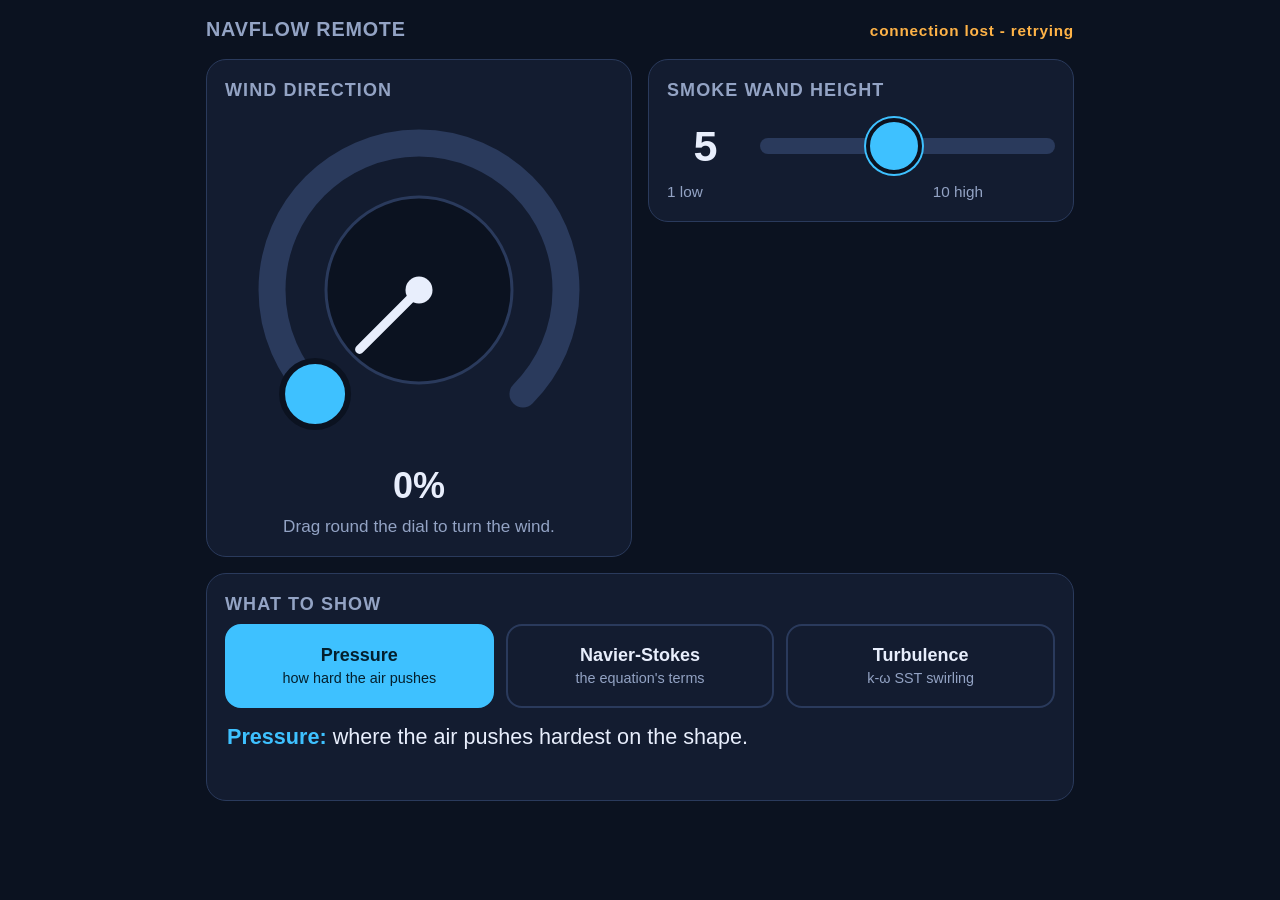
==== app/remote/index.html @ 43378616 "feat: iPad remote over local HTTP Co-Authored-By: Claude Sonnet 5.5 <noreply@anthropic.com>" ====
<!doctype html>
<html lang="en">
<head>
<meta charset="utf-8">
<meta name="viewport" content="width=device-width, initial-scale=1, maximum-scale=1, user-scalable=no, viewport-fit=cover">
<meta name="apple-mobile-web-app-capable" content="yes">
<meta name="theme-color" content="#0b1220">
<title>NavFlow Remote</title>
<style>
  :root {
    --bg: #0b1220; --panel: #131c30; --line: #2a3a5c; --text: #e8eefc; --dim: #93a3c4;
    --accent: #3ec1ff; --accent-ink: #04202e; --warn: #ffb347;
  }
  * { box-sizing: border-box; -webkit-tap-highlight-color: transparent; }
  html, body { margin: 0; height: 100%; background: var(--bg); color: var(--text);
    font: 18px/1.35 -apple-system, BlinkMacSystemFont, "Segoe UI", Roboto, sans-serif;
    -webkit-user-select: none; user-select: none; -webkit-touch-callout: none;
    overscroll-behavior: none; touch-action: manipulation; }
  main { max-width: 900px; margin: 0 auto; padding: 16px 16px calc(16px + env(safe-area-inset-bottom));
    display: grid; gap: 16px; }
  h1 { margin: 0; font-size: 1.1rem; letter-spacing: .04em; color: var(--dim); font-weight: 600;
    display: flex; justify-content: space-between; align-items: baseline; }
  #status { font-size: .85rem; color: var(--dim); }
  #status.bad { color: var(--warn); }
  section { background: var(--panel); border: 1px solid var(--line); border-radius: 20px; padding: 18px; }
  h2 { margin: 0 0 8px; font-size: 1rem; color: var(--dim); font-weight: 600; text-transform: uppercase; letter-spacing: .06em; }
  .hint { margin: 4px 0 0; color: var(--dim); font-size: .95rem; }

  /* wind-direction dial */
  #dial-wrap { display: flex; flex-direction: column; align-items: center; }
  #dial { width: min(78vw, 360px); height: auto; touch-action: none; cursor: grab; display: block; }
  #dial-readout { font-size: 2rem; font-weight: 700; font-variant-numeric: tabular-nums; margin-top: -8px; }

  /* smoke-wand slider */
  #wand-row { display: flex; align-items: center; gap: 16px; }
  #wand-num { min-width: 3.2ch; text-align: center; font-size: 2.4rem; font-weight: 700; font-variant-numeric: tabular-nums; }
  input[type=range] { -webkit-appearance: none; appearance: none; flex: 1; height: 72px; background: transparent; margin: 0; touch-action: none; }
  input[type=range]::-webkit-slider-runnable-track { height: 16px; border-radius: 8px; background: var(--line); }
  input[type=range]::-moz-range-track { height: 16px; border-radius: 8px; background: var(--line); }
  input[type=range]::-webkit-slider-thumb { -webkit-appearance: none; width: 56px; height: 56px; margin-top: -20px;
    border-radius: 50%; background: var(--accent); border: 4px solid var(--bg); box-shadow: 0 0 0 2px var(--accent); }
  input[type=range]::-moz-range-thumb { width: 48px; height: 48px; border-radius: 50%; background: var(--accent); border: 4px solid var(--bg); }
  .ends { display: flex; justify-content: space-between; color: var(--dim); font-size: .85rem; margin: 0 72px 0 0; }

  /* view buttons */
  #views { display: grid; grid-template-columns: repeat(3, 1fr); gap: 12px; }
  .view { min-height: 84px; border-radius: 16px; border: 2px solid var(--line); background: transparent; color: var(--text);
    font: inherit; font-weight: 600; padding: 10px 6px; line-height: 1.2; }
  .view small { display: block; font-weight: 400; color: var(--dim); font-size: .8rem; margin-top: 4px; }
  .view[aria-pressed=true] { background: var(--accent); border-color: var(--accent); color: var(--accent-ink); }
  .view[aria-pressed=true] small { color: var(--accent-ink); }
  #seeing { margin: 14px 2px 0; font-size: 1.2rem; min-height: 2.8em; }
  #seeing b { color: var(--accent); }

  @media (min-width: 800px) and (orientation: landscape) {
    main { grid-template-columns: 1fr 1fr; align-items: start; }
    h1, #views-sec { grid-column: 1 / -1; }
  }
  @media (prefers-reduced-motion: no-preference) { .view { transition: background .15s, border-color .15s; } }
</style>
</head>
<body>
<main>
  <h1><span>NAVFLOW REMOTE</span><span id="status">connecting&hellip;</span></h1>

  <section>
    <h2>Wind direction</h2>
    <div id="dial-wrap">
      <svg id="dial" viewBox="0 0 240 240" role="slider" aria-label="Wind direction" aria-valuemin="0" aria-valuemax="100" aria-valuenow="0">
        <path id="track" d="" fill="none" stroke="#2a3a5c" stroke-width="18" stroke-linecap="round"/>
        <path id="fill" d="" fill="none" stroke="#3ec1ff" stroke-width="18" stroke-linecap="round"/>
        <circle cx="120" cy="120" r="62" fill="#0b1220" stroke="#2a3a5c" stroke-width="2"/>
        <g id="needle"><line x1="120" y1="120" x2="120" y2="64" stroke="#e8eefc" stroke-width="6" stroke-linecap="round"/></g>
        <circle id="handle" r="22" fill="#3ec1ff" stroke="#0b1220" stroke-width="4"/>
        <circle cx="120" cy="120" r="9" fill="#e8eefc"/>
      </svg>
      <div id="dial-readout">0%</div>
      <p class="hint">Drag round the dial to turn the wind.</p>
    </div>
  </section>

  <section>
    <h2>Smoke wand height</h2>
    <div id="wand-row">
      <span id="wand-num">5</span>
      <input id="wand" type="range" min="1" max="10" step="1" value="5" aria-label="Smoke wand height">
    </div>
    <div class="ends"><span>1 low</span><span>10 high</span></div>
  </section>

  <section id="views-sec">
    <h2>What to show</h2>
    <div id="views">
      <button class="view" data-view="0" aria-pressed="false">Pressure<small>how hard the air pushes</small></button>
      <button class="view" data-view="1" aria-pressed="false">Navier-Stokes<small>the equation's terms</small></button>
      <button class="view" data-view="2" aria-pressed="false">Turbulence<small>k-&omega; SST swirling</small></button>
    </div>
    <p id="seeing"></p>
  </section>
</main>

<script>
"use strict";
(function () {
  // What you're seeing, one short line per view (indexes match the controller's view numbers).
  var SEEING = [
    "<b>Pressure:</b> where the air pushes hardest on the shape.",
    "<b>Navier-Stokes:</b> which term of the equation is winning in each part of the flow.",
    "<b>Turbulence:</b> where the k-ω SST model says the air is swirling and mixing."
  ];
  var SEND_INTERVAL_MS = 50;   // at most 20 commands per second per control
  var POLL_MS = 500;
  var HOLD_MS = 800;           // after a touch, ignore polled state so the control does not jump back

  // Dial geometry: a 270-degree sweep, 0 at the top, gap at the bottom.
  // knob = (angle + 135) / 270 is a straight line (IGCSE 0606 linear interpolation).
  var CX = 120, CY = 120, R = 98, MIN_A = -135, MAX_A = 135;

  var $ = function (id) { return document.getElementById(id); };
  var dial = $("dial"), wandEl = $("wand"), statusEl = $("status");
  var knob = 0, dragging = false, wandDragging = false, lastTouch = 0, failures = 0;
  var wandCount = 10;

  function point(deg, r) {
    var a = deg * Math.PI / 180;
    return [CX + r * Math.sin(a), CY - r * Math.cos(a)];
  }
  function arc(fromDeg, toDeg) {
    var p = point(fromDeg, R), q = point(toDeg, R);
    var large = (toDeg - fromDeg) > 180 ? 1 : 0;
    return "M" + p[0].toFixed(2) + " " + p[1].toFixed(2) + " A" + R + " " + R + " 0 " + large + " 1 " + q[0].toFixed(2) + " " + q[1].toFixed(2);
  }
  function drawDial() {
    var a = MIN_A + knob * (MAX_A - MIN_A);
    $("track").setAttribute("d", arc(MIN_A, MAX_A));
    $("fill").setAttribute("d", knob > 0.002 ? arc(MIN_A, a) : "");
    var h = point(a, R);
    $("handle").setAttribute("cx", h[0]); $("handle").setAttribute("cy", h[1]);
    $("needle").setAttribute("transform", "rotate(" + a.toFixed(1) + " " + CX + " " + CY + ")");
    var pct = Math.round(knob * 100);
    $("dial-readout").textContent = pct + "%";
    dial.setAttribute("aria-valuenow", pct);
  }

  // Throttled sender: sends the newest value, at most once per SEND_INTERVAL_MS per kind.
  var senders = {};
  function send(kind, value) {
    var s = senders[kind] || (senders[kind] = { last: 0, timer: null, pending: null });
    s.pending = value;
    var wait = SEND_INTERVAL_MS - (Date.now() - s.last);
    if (wait <= 0) { flush(kind); }
    else if (!s.timer) { s.timer = setTimeout(function () { flush(kind); }, wait); }
  }
  function flush(kind) {
    var s = senders[kind];
    if (s.timer) { clearTimeout(s.timer); s.timer = null; }
    if (s.pending === null) return;
    var value = s.pending; s.pending = null; s.last = Date.now();
    var ctl = new AbortController();
    var t = setTimeout(function () { ctl.abort(); }, 2000);
    fetch("/cmd", { method: "POST", headers: { "Content-Type": "application/json" },
                    body: JSON.stringify({ kind: kind, value: value }), signal: ctl.signal })
      .then(function (r) { if (!r.ok) throw new Error("HTTP " + r.status); setOnline(true); })
      .catch(function () { setOnline(false); })
      .then(function () { clearTimeout(t); });
  }

  function setOnline(ok) {
    failures = ok ? 0 : failures + 1;
    if (ok) { statusEl.textContent = "connected"; statusEl.className = ""; }
    else if (failures >= 2) { statusEl.textContent = "connection lost - retrying"; statusEl.className = "bad"; }
  }

  // ---- dial: pointer events cover finger, Apple Pencil and mouse ----
  function knobFromEvent(e) {
    var rect = dial.getBoundingClientRect();
    var dx = e.clientX - (rect.left + rect.width / 2);
    var dy = e.clientY - (rect.top + rect.height / 2);
    var a = Math.atan2(dx, -dy) * 180 / Math.PI;      // 0 at top, clockwise positive, -180..180
    if (a > MAX_A) a = MAX_A;                         // in the gap: stick to the nearer end
    if (a < MIN_A) a = MIN_A;                         // (lower-left -> 0%, lower-right -> 100%)
    return (a - MIN_A) / (MAX_A - MIN_A);
  }
  function dialMove(e) {
    var k = knobFromEvent(e);
    // Never jump across the gap in one move (e.g. 100% straight to 0%): stay at the end reached.
    if (Math.abs(k - knob) > 0.6) k = knob > 0.5 ? 1 : 0;
    knob = k; drawDial(); send("knob", k);
  }
  dial.addEventListener("pointerdown", function (e) {
    dragging = true; lastTouch = Date.now();
    try { dial.setPointerCapture(e.pointerId); } catch (_) {}
    var k = knobFromEvent(e);
    knob = k; drawDial(); send("knob", k);
    e.preventDefault();
  });
  dial.addEventListener("pointermove", function (e) { if (dragging) { lastTouch = Date.now(); dialMove(e); e.preventDefault(); } });
  function dialEnd() { if (dragging) { dragging = false; lastTouch = Date.now(); flush("knob"); } }
  dial.addEventListener("pointerup", dialEnd);
  dial.addEventListener("pointercancel", dialEnd);
  dial.addEventListener("lostpointercapture", dialEnd);

  // ---- wand slider (1-10 on screen, 0-9 on the wire) ----
  function showWand(n) { $("wand-num").textContent = n; }
  wandEl.addEventListener("input", function () {
    wandDragging = true; lastTouch = Date.now();
    var n = parseInt(wandEl.value, 10);
    showWand(n); send("wand", n - 1);
  });
  wandEl.addEventListener("change", function () { wandDragging = false; lastTouch = Date.now(); flush("wand"); });
  wandEl.addEventListener("pointerup", function () { wandDragging = false; lastTouch = Date.now(); });

  // ---- views ----
  var viewBtns = Array.prototype.slice.call(document.querySelectorAll(".view"));
  function showView(v) {
    viewBtns.forEach(function (b) { b.setAttribute("aria-pressed", String(parseInt(b.dataset.view, 10) === v)); });
    $("seeing").innerHTML = SEEING[v] || "";
  }
  viewBtns.forEach(function (b) {
    b.addEventListener("click", function () {
      var v = parseInt(b.dataset.view, 10);
      lastTouch = Date.now(); showView(v); send("view", v);
    });
  });

  // ---- polling: keep the page in step with the macropad and keyboard ----
  function poll() {
    var idle = !dragging && !wandDragging && Date.now() - lastTouch > HOLD_MS;
    var ctl = new AbortController();
    var t = setTimeout(function () { ctl.abort(); }, 2000);
    fetch("/state", { cache: "no-store", signal: ctl.signal })
      .then(function (r) { if (!r.ok) throw new Error("HTTP " + r.status); return r.json(); })
      .then(function (s) {
        setOnline(true);
        if (!idle) return;
        wandCount = s.wand_count || wandCount;
        wandEl.max = wandCount;
        wandEl.value = s.wand + 1; showWand(s.wand + 1);
        knob = Math.min(1, Math.max(0, s.knob)); drawDial();
        showView(s.view);
      })
      .catch(function () { setOnline(false); })
      .then(function () { clearTimeout(t); setTimeout(poll, POLL_MS); });
  }

  drawDial(); showView(0); showWand(parseInt(wandEl.value, 10));
  poll();
})();
</script>
</body>
</html>
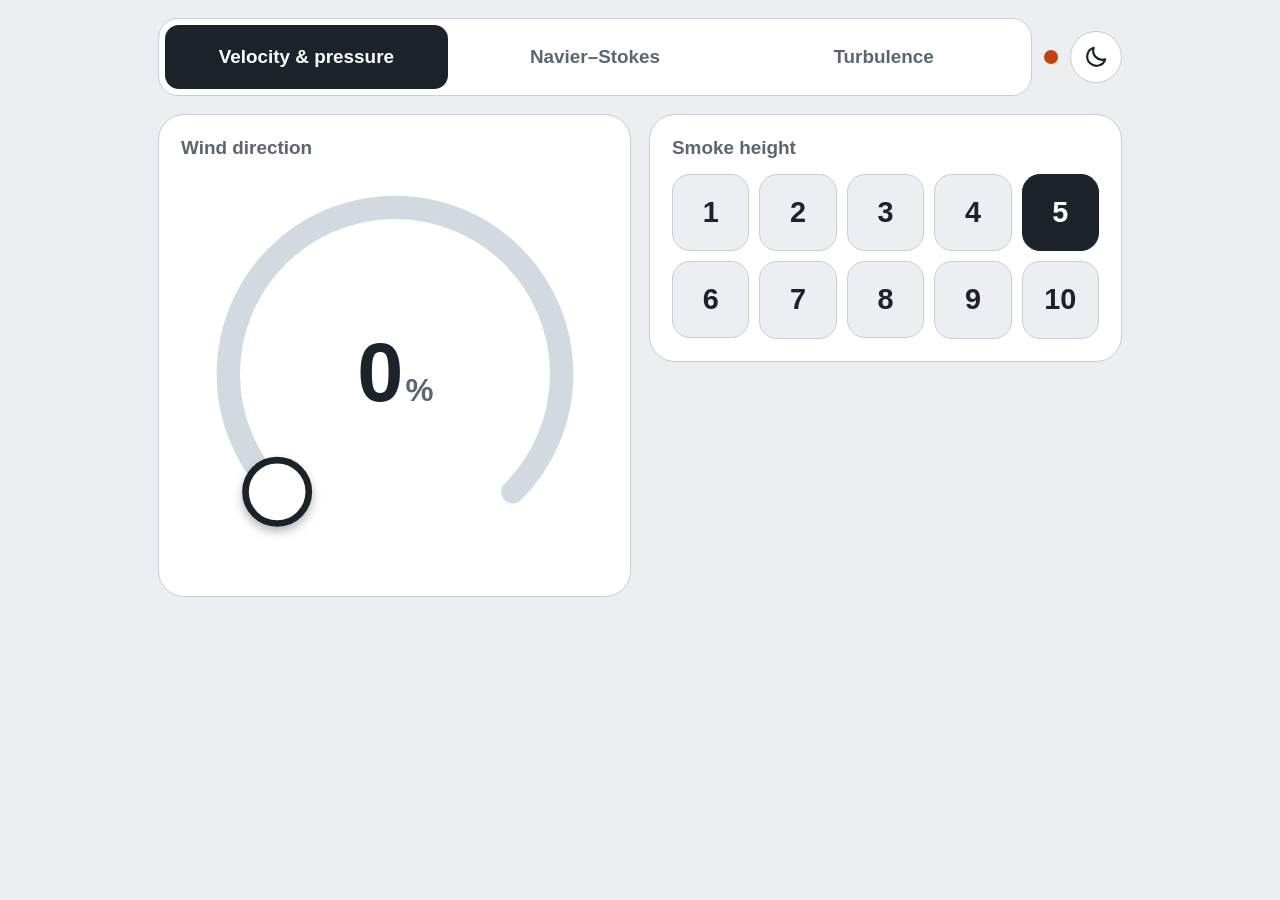
==== commit 412e314d: "feat: tab bar + Navier-Stokes sidebar, dark mode, orbiting camera, PWA remote, ngrok, two-Mac follow" ====
--- a/app/remote/index.html
+++ b/app/remote/index.html
@@ -4,122 +4,140 @@
 <meta charset="utf-8">
 <meta name="viewport" content="width=device-width, initial-scale=1, maximum-scale=1, user-scalable=no, viewport-fit=cover">
 <meta name="apple-mobile-web-app-capable" content="yes">
-<meta name="theme-color" content="#0b1220">
+<meta name="mobile-web-app-capable" content="yes">
+<meta name="apple-mobile-web-app-title" content="NavFlow">
+<meta name="apple-mobile-web-app-status-bar-style" content="default">
+<meta name="color-scheme" content="light">
+<meta name="theme-color" content="#ECEEF1">
+<link rel="manifest" href="/manifest.webmanifest">
+<link rel="apple-touch-icon" href="/icon-180.png">
+<link rel="icon" type="image/png" href="/icon-192.png">
 <title>NavFlow Remote</title>
 <style>
+  /* Same palette and type as the exhibition screens (app/monitor_window.py): light panel, ink, one dark pill. */
   :root {
-    --bg: #0b1220; --panel: #131c30; --line: #2a3a5c; --text: #e8eefc; --dim: #93a3c4;
-    --accent: #3ec1ff; --accent-ink: #04202e; --warn: #ffb347;
+    --bg: #ECEEF1; --card: #FFFFFF; --ink: #1D232B; --on-ink: #FFFFFF; --muted: #5B6573; --rule: #C7CDD5;
+    --track: #D3D9E0; --ok: #16A34A; --warn: #C2410C;
+    --sans: -apple-system, BlinkMacSystemFont, "SF Pro Text", "Helvetica Neue", Arial, sans-serif;
+  }
+  :root[data-theme="dark"] {   /* the dark theme of the screens (app/theme.py) */
+    --bg: #0E1319; --card: #161C24; --ink: #E8EDF3; --on-ink: #10151B; --muted: #97A3B2; --rule: #2B3440;
+    --track: #2A333E; --ok: #4ADE80; --warn: #FB923C;
   }
   * { box-sizing: border-box; -webkit-tap-highlight-color: transparent; }
-  html, body { margin: 0; height: 100%; background: var(--bg); color: var(--text);
-    font: 18px/1.35 -apple-system, BlinkMacSystemFont, "Segoe UI", Roboto, sans-serif;
+  html, body { margin: 0; min-height: 100%; background: var(--bg); color: var(--ink);
+    font: 18px/1.3 var(--sans); -webkit-font-smoothing: antialiased;
     -webkit-user-select: none; user-select: none; -webkit-touch-callout: none;
     overscroll-behavior: none; touch-action: manipulation; }
-  main { max-width: 900px; margin: 0 auto; padding: 16px 16px calc(16px + env(safe-area-inset-bottom));
-    display: grid; gap: 16px; }
-  h1 { margin: 0; font-size: 1.1rem; letter-spacing: .04em; color: var(--dim); font-weight: 600;
-    display: flex; justify-content: space-between; align-items: baseline; }
-  #status { font-size: .85rem; color: var(--dim); }
-  #status.bad { color: var(--warn); }
-  section { background: var(--panel); border: 1px solid var(--line); border-radius: 20px; padding: 18px; }
-  h2 { margin: 0 0 8px; font-size: 1rem; color: var(--dim); font-weight: 600; text-transform: uppercase; letter-spacing: .06em; }
-  .hint { margin: 4px 0 0; color: var(--dim); font-size: .95rem; }
-
-  /* wind-direction dial */
-  #dial-wrap { display: flex; flex-direction: column; align-items: center; }
-  #dial { width: min(78vw, 360px); height: auto; touch-action: none; cursor: grab; display: block; }
-  #dial-readout { font-size: 2rem; font-weight: 700; font-variant-numeric: tabular-nums; margin-top: -8px; }
-
-  /* smoke-wand slider */
-  #wand-row { display: flex; align-items: center; gap: 16px; }
-  #wand-num { min-width: 3.2ch; text-align: center; font-size: 2.4rem; font-weight: 700; font-variant-numeric: tabular-nums; }
-  input[type=range] { -webkit-appearance: none; appearance: none; flex: 1; height: 72px; background: transparent; margin: 0; touch-action: none; }
-  input[type=range]::-webkit-slider-runnable-track { height: 16px; border-radius: 8px; background: var(--line); }
-  input[type=range]::-moz-range-track { height: 16px; border-radius: 8px; background: var(--line); }
-  input[type=range]::-webkit-slider-thumb { -webkit-appearance: none; width: 56px; height: 56px; margin-top: -20px;
-    border-radius: 50%; background: var(--accent); border: 4px solid var(--bg); box-shadow: 0 0 0 2px var(--accent); }
-  input[type=range]::-moz-range-thumb { width: 48px; height: 48px; border-radius: 50%; background: var(--accent); border: 4px solid var(--bg); }
-  .ends { display: flex; justify-content: space-between; color: var(--dim); font-size: .85rem; margin: 0 72px 0 0; }
-
-  /* view buttons */
-  #views { display: grid; grid-template-columns: repeat(3, 1fr); gap: 12px; }
-  .view { min-height: 84px; border-radius: 16px; border: 2px solid var(--line); background: transparent; color: var(--text);
-    font: inherit; font-weight: 600; padding: 10px 6px; line-height: 1.2; }
-  .view small { display: block; font-weight: 400; color: var(--dim); font-size: .8rem; margin-top: 4px; }
-  .view[aria-pressed=true] { background: var(--accent); border-color: var(--accent); color: var(--accent-ink); }
-  .view[aria-pressed=true] small { color: var(--accent-ink); }
-  #seeing { margin: 14px 2px 0; font-size: 1.2rem; min-height: 2.8em; }
-  #seeing b { color: var(--accent); }
-
+  main { max-width: 1000px; margin: 0 auto; display: grid; gap: 18px;
+    padding: max(18px, env(safe-area-inset-top)) max(18px, env(safe-area-inset-right))
+             max(22px, env(safe-area-inset-bottom)) max(18px, env(safe-area-inset-left)); }
+
+  /* views: the same three tabs as the screens, the active one a dark pill */
+  main > * { min-width: 0; }
+  header { display: flex; align-items: center; gap: 12px; }
+  #views { flex: 1; min-width: 0; display: grid; grid-template-columns: repeat(3, minmax(0, 1fr)); gap: 6px; padding: 6px;
+    background: var(--card); border: 1px solid var(--rule); border-radius: 20px; }
+  .view { min-height: 64px; border: 0; border-radius: 14px; background: transparent; color: var(--muted);
+    font: 600 clamp(.82rem, 3.4vw, 1.05rem)/1.15 var(--sans); padding: 8px 4px; }
+  .view[aria-pressed=true] { background: var(--ink); color: var(--on-ink); }
+  #link { flex: none; width: 14px; height: 14px; border-radius: 50%; background: var(--ok); }
+  #link.bad { background: var(--warn); }
+  #theme { flex: none; width: 52px; height: 52px; border-radius: 50%; border: 1px solid var(--rule); background: var(--card);
+    color: var(--ink); display: grid; place-items: center; padding: 0; }
+  #theme svg { width: 26px; height: 26px; }
+  #theme .moon { display: block; } #theme .sun { display: none; }
+  :root[data-theme="dark"] #theme .moon { display: none; } :root[data-theme="dark"] #theme .sun { display: block; }
+
+  section { background: var(--card); border: 1px solid var(--rule); border-radius: 26px; padding: 22px; }
+  h2 { margin: 0 0 14px; font: 600 1.05rem/1.2 var(--sans); color: var(--muted); }
+
+  /* wind direction: a 270-degree dial, the number in the middle */
+  #dial-wrap { position: relative; width: min(74vw, 400px); margin: 0 auto; touch-action: none; }
+  #dial { width: 100%; height: auto; display: block; touch-action: none; cursor: grab; overflow: visible; }
+  #track { stroke: var(--track); } #fill { stroke: var(--ink); } #handle { fill: var(--card); stroke: var(--ink); }
+  #dial-readout { position: absolute; inset: 0; display: grid; place-items: center; pointer-events: none;
+    font: 700 clamp(3rem, 12vw, 4.6rem)/1 var(--sans); font-variant-numeric: tabular-nums; letter-spacing: -.02em; }
+  #dial-readout small { font-size: .38em; font-weight: 600; color: var(--muted); margin-left: .12em; }
+
+  /* smoke height: ten buttons, like the macropad */
+  #wands { display: grid; grid-template-columns: repeat(5, minmax(0, 1fr)); gap: 10px; }
+  .wand { aspect-ratio: 1; border-radius: 18px; border: 1px solid var(--rule); background: var(--bg);
+    color: var(--ink); font: 700 1.6rem/1 var(--sans); font-variant-numeric: tabular-nums; }
+  .wand[aria-pressed=true] { background: var(--ink); border-color: var(--ink); color: var(--on-ink); }
+
+  @media (max-width: 480px) { section { padding: 16px; } #wands { gap: 8px; } }
   @media (min-width: 800px) and (orientation: landscape) {
     main { grid-template-columns: 1fr 1fr; align-items: start; }
-    h1, #views-sec { grid-column: 1 / -1; }
-  }
-  @media (prefers-reduced-motion: no-preference) { .view { transition: background .15s, border-color .15s; } }
+    header { grid-column: 1 / -1; }
+  }
+  @media (prefers-reduced-motion: no-preference) {
+    .view, .wand { transition: background .12s, color .12s, border-color .12s; }
+    .view:active, .wand:active { transform: scale(.97); }
+  }
 </style>
 </head>
 <body>
 <main>
-  <h1><span>NAVFLOW REMOTE</span><span id="status">connecting&hellip;</span></h1>
+  <header>
+    <div id="views" role="group" aria-label="View">
+      <button class="view" data-view="0" aria-pressed="false">Velocity &amp; pressure</button>
+      <button class="view" data-view="1" aria-pressed="false">Navier&ndash;Stokes</button>
+      <button class="view" data-view="2" aria-pressed="false">Turbulence</button>
+    </div>
+    <span id="link" role="status" aria-label="connected"></span>
+    <button id="theme" type="button" aria-label="Switch between light and dark">
+      <svg class="moon" viewBox="0 0 24 24" fill="none" stroke="currentColor" stroke-width="2" stroke-linecap="round" stroke-linejoin="round" aria-hidden="true"><path d="M20.5 14.2A8.5 8.5 0 0 1 9.8 3.5a8.5 8.5 0 1 0 10.7 10.7z"/></svg>
+      <svg class="sun" viewBox="0 0 24 24" fill="none" stroke="currentColor" stroke-width="2" stroke-linecap="round" aria-hidden="true"><circle cx="12" cy="12" r="4.2"/><path d="M12 2.5v2.4M12 19.1v2.4M2.5 12h2.4M19.1 12h2.4M5.3 5.3l1.7 1.7M17 17l1.7 1.7M5.3 18.7 7 17M17 7l1.7-1.7"/></svg>
+    </button>
+  </header>
 
   <section>
     <h2>Wind direction</h2>
     <div id="dial-wrap">
       <svg id="dial" viewBox="0 0 240 240" role="slider" aria-label="Wind direction" aria-valuemin="0" aria-valuemax="100" aria-valuenow="0">
-        <path id="track" d="" fill="none" stroke="#2a3a5c" stroke-width="18" stroke-linecap="round"/>
-        <path id="fill" d="" fill="none" stroke="#3ec1ff" stroke-width="18" stroke-linecap="round"/>
-        <circle cx="120" cy="120" r="62" fill="#0b1220" stroke="#2a3a5c" stroke-width="2"/>
-        <g id="needle"><line x1="120" y1="120" x2="120" y2="64" stroke="#e8eefc" stroke-width="6" stroke-linecap="round"/></g>
-        <circle id="handle" r="22" fill="#3ec1ff" stroke="#0b1220" stroke-width="4"/>
-        <circle cx="120" cy="120" r="9" fill="#e8eefc"/>
+        <defs><filter id="lift" x="-30%" y="-30%" width="160%" height="170%">
+          <feDropShadow dx="0" dy="3" stdDeviation="3" flood-color="#000" flood-opacity=".28"/></filter></defs>
+        <path id="track" d="" fill="none" stroke-width="14" stroke-linecap="round"/>
+        <path id="fill" d="" fill="none" stroke-width="14" stroke-linecap="round"/>
+        <circle id="handle" r="19" stroke-width="4" filter="url(#lift)"/>
       </svg>
-      <div id="dial-readout">0%</div>
-      <p class="hint">Drag round the dial to turn the wind.</p>
+      <div id="dial-readout"><span><span id="dial-num">0</span><small>%</small></span></div>
     </div>
   </section>
 
   <section>
-    <h2>Smoke wand height</h2>
-    <div id="wand-row">
-      <span id="wand-num">5</span>
-      <input id="wand" type="range" min="1" max="10" step="1" value="5" aria-label="Smoke wand height">
+    <h2>Smoke height</h2>
+    <div id="wands" role="group" aria-label="Smoke height">
+      <button class="wand" data-wand="1" aria-pressed="false">1</button>
+      <button class="wand" data-wand="2" aria-pressed="false">2</button>
+      <button class="wand" data-wand="3" aria-pressed="false">3</button>
+      <button class="wand" data-wand="4" aria-pressed="false">4</button>
+      <button class="wand" data-wand="5" aria-pressed="false">5</button>
+      <button class="wand" data-wand="6" aria-pressed="false">6</button>
+      <button class="wand" data-wand="7" aria-pressed="false">7</button>
+      <button class="wand" data-wand="8" aria-pressed="false">8</button>
+      <button class="wand" data-wand="9" aria-pressed="false">9</button>
+      <button class="wand" data-wand="10" aria-pressed="false">10</button>
     </div>
-    <div class="ends"><span>1 low</span><span>10 high</span></div>
-  </section>
-
-  <section id="views-sec">
-    <h2>What to show</h2>
-    <div id="views">
-      <button class="view" data-view="0" aria-pressed="false">Pressure<small>how hard the air pushes</small></button>
-      <button class="view" data-view="1" aria-pressed="false">Navier-Stokes<small>the equation's terms</small></button>
-      <button class="view" data-view="2" aria-pressed="false">Turbulence<small>k-&omega; SST swirling</small></button>
-    </div>
-    <p id="seeing"></p>
   </section>
 </main>
 
 <script>
 "use strict";
 (function () {
-  // What you're seeing, one short line per view (indexes match the controller's view numbers).
-  var SEEING = [
-    "<b>Pressure:</b> where the air pushes hardest on the shape.",
-    "<b>Navier-Stokes:</b> which term of the equation is winning in each part of the flow.",
-    "<b>Turbulence:</b> where the k-ω SST model says the air is swirling and mixing."
-  ];
   var SEND_INTERVAL_MS = 50;   // at most 20 commands per second per control
-  var POLL_MS = 500;
+  var POLL_MS = 400;
   var HOLD_MS = 800;           // after a touch, ignore polled state so the control does not jump back
 
   // Dial geometry: a 270-degree sweep, 0 at the top, gap at the bottom.
   // knob = (angle + 135) / 270 is a straight line (IGCSE 0606 linear interpolation).
-  var CX = 120, CY = 120, R = 98, MIN_A = -135, MAX_A = 135;
+  var CX = 120, CY = 120, R = 100, MIN_A = -135, MAX_A = 135;
 
   var $ = function (id) { return document.getElementById(id); };
-  var dial = $("dial"), wandEl = $("wand"), statusEl = $("status");
-  var knob = 0, dragging = false, wandDragging = false, lastTouch = 0, failures = 0;
-  var wandCount = 10;
+  var dial = $("dial"), linkEl = $("link");
+  var knob = 0, dragging = false, lastTouch = 0, failures = 0, dark = false;
+  var HEADERS = { "ngrok-skip-browser-warning": "1" };   // ngrok's free tier otherwise puts a notice page in front of the API
 
   function point(deg, r) {
     var a = deg * Math.PI / 180;
@@ -136,9 +154,8 @@
     $("fill").setAttribute("d", knob > 0.002 ? arc(MIN_A, a) : "");
     var h = point(a, R);
     $("handle").setAttribute("cx", h[0]); $("handle").setAttribute("cy", h[1]);
-    $("needle").setAttribute("transform", "rotate(" + a.toFixed(1) + " " + CX + " " + CY + ")");
     var pct = Math.round(knob * 100);
-    $("dial-readout").textContent = pct + "%";
+    $("dial-num").textContent = pct;
     dial.setAttribute("aria-valuenow", pct);
   }
 
@@ -158,7 +175,7 @@
     var value = s.pending; s.pending = null; s.last = Date.now();
     var ctl = new AbortController();
     var t = setTimeout(function () { ctl.abort(); }, 2000);
-    fetch("/cmd", { method: "POST", headers: { "Content-Type": "application/json" },
+    fetch("/cmd", { method: "POST", headers: { "Content-Type": "application/json", "ngrok-skip-browser-warning": "1" },
                     body: JSON.stringify({ kind: kind, value: value }), signal: ctl.signal })
       .then(function (r) { if (!r.ok) throw new Error("HTTP " + r.status); setOnline(true); })
       .catch(function () { setOnline(false); })
@@ -167,8 +184,8 @@
 
   function setOnline(ok) {
     failures = ok ? 0 : failures + 1;
-    if (ok) { statusEl.textContent = "connected"; statusEl.className = ""; }
-    else if (failures >= 2) { statusEl.textContent = "connection lost - retrying"; statusEl.className = "bad"; }
+    if (ok) { linkEl.className = ""; linkEl.setAttribute("aria-label", "connected"); }
+    else if (failures >= 2) { linkEl.className = "bad"; linkEl.setAttribute("aria-label", "connection lost, retrying"); }
   }
 
   // ---- dial: pointer events cover finger, Apple Pencil and mouse ----
@@ -200,21 +217,22 @@
   dial.addEventListener("pointercancel", dialEnd);
   dial.addEventListener("lostpointercapture", dialEnd);
 
-  // ---- wand slider (1-10 on screen, 0-9 on the wire) ----
-  function showWand(n) { $("wand-num").textContent = n; }
-  wandEl.addEventListener("input", function () {
-    wandDragging = true; lastTouch = Date.now();
-    var n = parseInt(wandEl.value, 10);
-    showWand(n); send("wand", n - 1);
+  // ---- smoke height: 1-10 on screen, 0-9 on the wire ----
+  var wandBtns = Array.prototype.slice.call(document.querySelectorAll(".wand"));
+  function showWand(n) {
+    wandBtns.forEach(function (b) { b.setAttribute("aria-pressed", String(parseInt(b.dataset.wand, 10) === n)); });
+  }
+  wandBtns.forEach(function (b) {
+    b.addEventListener("click", function () {
+      var n = parseInt(b.dataset.wand, 10);
+      lastTouch = Date.now(); showWand(n); send("wand", n - 1);
+    });
   });
-  wandEl.addEventListener("change", function () { wandDragging = false; lastTouch = Date.now(); flush("wand"); });
-  wandEl.addEventListener("pointerup", function () { wandDragging = false; lastTouch = Date.now(); });
 
   // ---- views ----
   var viewBtns = Array.prototype.slice.call(document.querySelectorAll(".view"));
   function showView(v) {
     viewBtns.forEach(function (b) { b.setAttribute("aria-pressed", String(parseInt(b.dataset.view, 10) === v)); });
-    $("seeing").innerHTML = SEEING[v] || "";
   }
   viewBtns.forEach(function (b) {
     b.addEventListener("click", function () {
@@ -223,27 +241,39 @@
     });
   });
 
-  // ---- polling: keep the page in step with the macropad and keyboard ----
+  // ---- theme: follows the host, which switches every screen together; remembered so a reload does not flash ----
+  function setTheme(isDark, tell) {
+    if (isDark === dark && !tell) return;
+    dark = isDark;
+    document.documentElement.dataset.theme = dark ? "dark" : "light";
+    document.querySelector('meta[name="theme-color"]').setAttribute("content", dark ? "#0E1319" : "#ECEEF1");
+    document.querySelector('meta[name="color-scheme"]').setAttribute("content", dark ? "dark" : "light");
+    try { localStorage.setItem("navflow-theme", dark ? "dark" : "light"); } catch (_) {}
+    if (tell) { lastTouch = Date.now(); send("theme", dark ? 1 : 0); }
+  }
+  $("theme").addEventListener("click", function () { setTheme(!dark, true); });
+  try { if (localStorage.getItem("navflow-theme") === "dark") setTheme(true, false); } catch (_) {}
+
+  // ---- polling: keep the page in step with the macropad, keyboard and idle show ----
   function poll() {
-    var idle = !dragging && !wandDragging && Date.now() - lastTouch > HOLD_MS;
+    var idle = !dragging && Date.now() - lastTouch > HOLD_MS;
     var ctl = new AbortController();
     var t = setTimeout(function () { ctl.abort(); }, 2000);
-    fetch("/state", { cache: "no-store", signal: ctl.signal })
+    fetch("/state", { cache: "no-store", headers: HEADERS, signal: ctl.signal })
       .then(function (r) { if (!r.ok) throw new Error("HTTP " + r.status); return r.json(); })
       .then(function (s) {
         setOnline(true);
         if (!idle) return;
-        wandCount = s.wand_count || wandCount;
-        wandEl.max = wandCount;
-        wandEl.value = s.wand + 1; showWand(s.wand + 1);
+        showWand(s.wand + 1);
         knob = Math.min(1, Math.max(0, s.knob)); drawDial();
         showView(s.view);
+        setTheme(!!s.dark, false);
       })
       .catch(function () { setOnline(false); })
       .then(function () { clearTimeout(t); setTimeout(poll, POLL_MS); });
   }
 
-  drawDial(); showView(0); showWand(parseInt(wandEl.value, 10));
+  drawDial(); showView(0); showWand(5);
   poll();
 })();
 </script>
